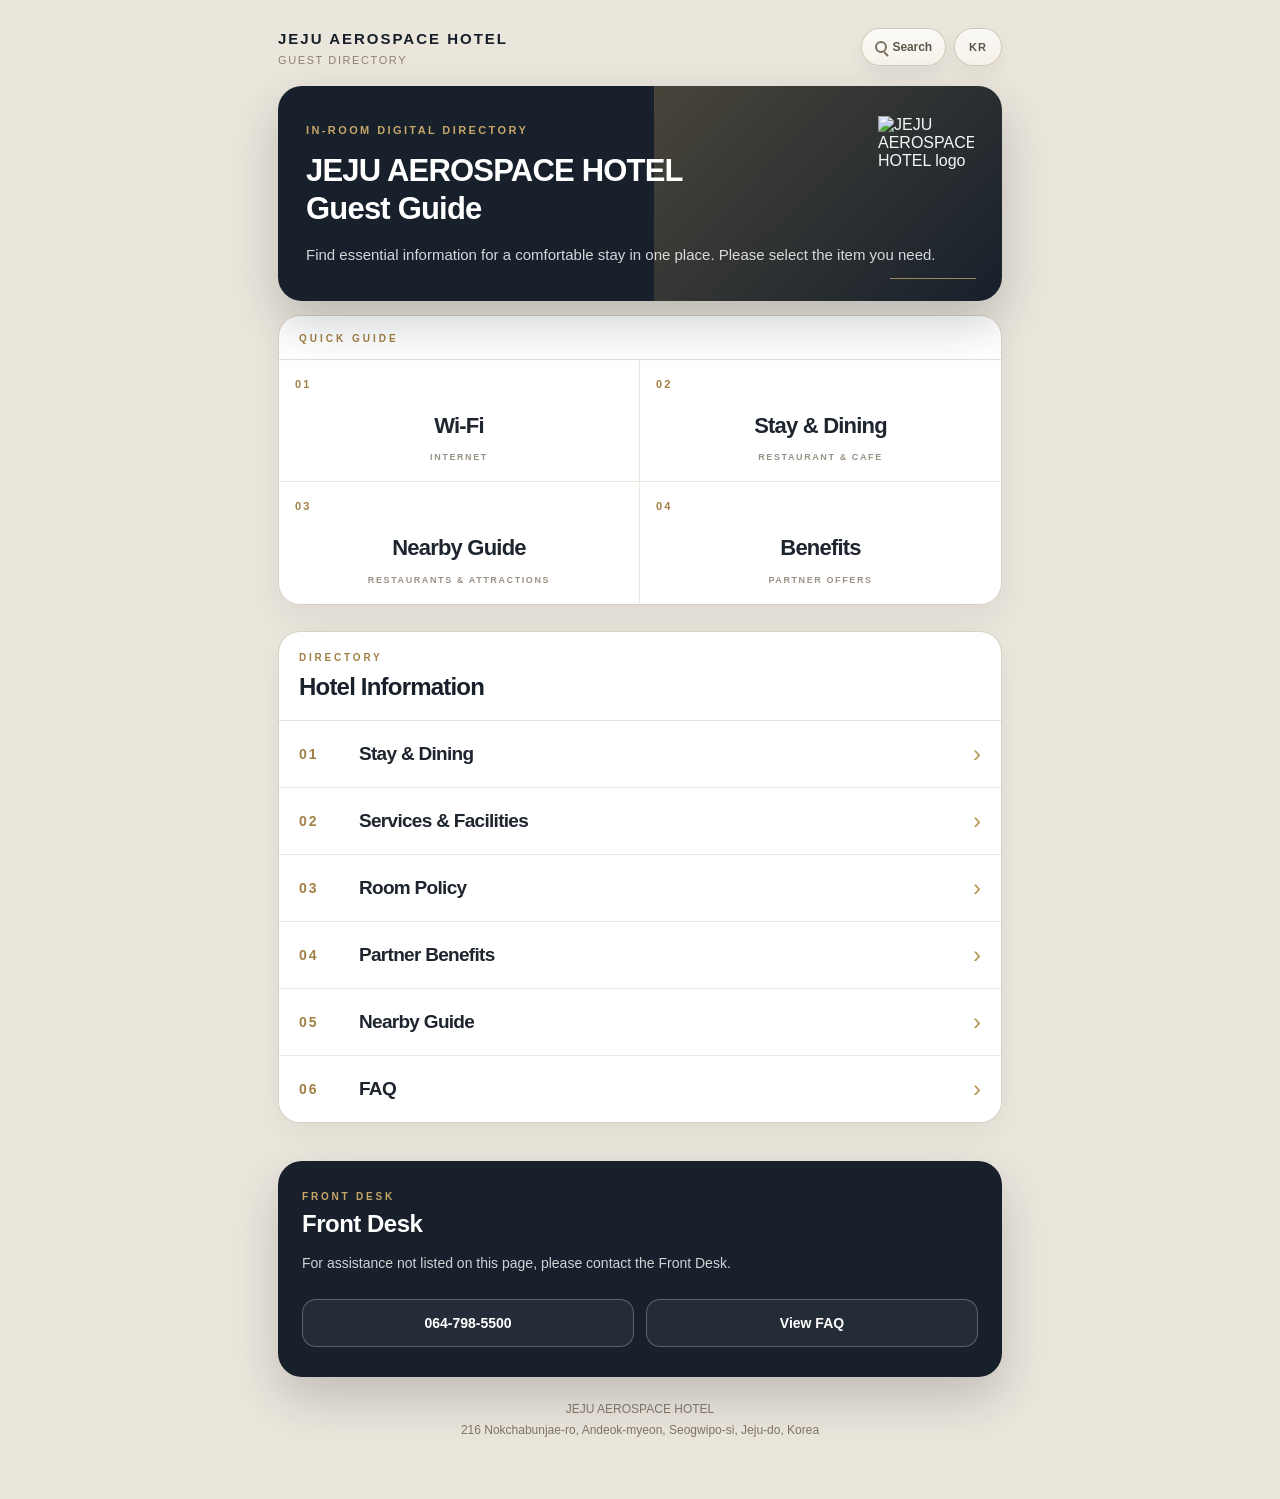
==== en/index.html @ 775dc4b4 "Update index.html" ====
<!DOCTYPE html>
<html lang="en">
<head>
  <meta charset="UTF-8" />
  <meta name="viewport" content="width=device-width, initial-scale=1.0" />
  <title>JEJU AEROSPACE HOTEL Guest Directory</title>

  <!-- Google Tag Manager -->
  <script>(function(w,d,s,l,i){w[l]=w[l]||[];w[l].push({'gtm.start':
  new Date().getTime(),event:'gtm.js'});var f=d.getElementsByTagName(s)[0],
  j=d.createElement(s),dl=l!='dataLayer'?'&l='+l:'';j.async=true;j.src=
  'https://www.googletagmanager.com/gtm.js?id='+i+dl;f.parentNode.insertBefore(j,f);
  })(window,document,'script','dataLayer','GTM-KJN6C6B9');</script>
  <!-- End Google Tag Manager -->

  <link rel="stylesheet" href="../style.css" />
</head>

<body>
  <!-- Google Tag Manager (noscript) -->
  <noscript><iframe src="https://www.googletagmanager.com/ns.html?id=GTM-KJN6C6B9"
  height="0" width="0" style="display:none;visibility:hidden"></iframe></noscript>
  <!-- End Google Tag Manager (noscript) -->

  <main class="page page-en-index">

    <header class="topbar">
      <div class="topbar-brand">
        <div class="brand-main">JEJU AEROSPACE HOTEL</div>
        <div class="brand-sub">Guest Directory</div>
      </div>

      <div class="topbar-actions">
        <button class="search-toggle" type="button" aria-label="Open search">
          <span class="search-mark" aria-hidden="true"></span>
          <span>Search</span>
        </button>
        <a class="language" href="../index.html" aria-label="Korean version">KR</a>
      </div>
    </header>

    <section class="hero main-hero">
      <div class="hero-inner">
        <img class="hero-logo" src="../logo1.png" alt="JEJU AEROSPACE HOTEL logo">

        <span class="kicker">In-Room Digital Directory</span>

        <h1>JEJU AEROSPACE HOTEL<br>Guest Guide</h1>

        <p>
          Find essential information for a comfortable stay in one place.
          Please select the item you need.
        </p>
      </div>
    </section>

    <section class="quick">
      <div class="quick-title">
        <span>Quick Guide</span>
      </div>

      <div class="quick-grid">
        <a
          class="quick-card"
          href="stay.html#wifi"
          data-track-area="quick"
          data-track-item="wifi"
        >
          <div class="quick-no">01</div>
          <div class="quick-main">Wi-Fi</div>
          <div class="quick-en">Internet</div>
        </a>

        <a
          class="quick-card"
          href="stay.html"
          data-track-area="quick"
          data-track-item="stay_dining"
        >
          <div class="quick-no">02</div>
          <div class="quick-main">Stay & Dining</div>
          <div class="quick-en">Restaurant & Cafe</div>
        </a>

        <a
          class="quick-card"
          href="nearby.html"
          data-track-area="quick"
          data-track-item="nearby"
        >
          <div class="quick-no">03</div>
          <div class="quick-main">Nearby Guide</div>
          <div class="quick-en">Restaurants & Attractions</div>
        </a>

        <a
          class="quick-card"
          href="benefits.html"
          data-track-area="quick"
          data-track-item="benefits"
        >
          <div class="quick-no">04</div>
          <div class="quick-main">Benefits</div>
          <div class="quick-en">Partner Offers</div>
        </a>
      </div>
    </section>

    <section class="section" id="directory-menu">
      <div class="section-header">
        <span class="section-label">Directory</span>
        <h2 class="section-title">Hotel Information</h2>
      </div>

      <div class="directory">
        <a
          class="directory-item"
          href="stay.html"
          data-track-area="directory"
          data-track-item="stay_dining"
        >
          <div class="directory-no">01</div>
          <div class="directory-title">Stay & Dining</div>
          <div class="arrow">›</div>
        </a>

        <a
          class="directory-item"
          href="service.html"
          data-track-area="directory"
          data-track-item="service_facility"
        >
          <div class="directory-no">02</div>
          <div class="directory-title">Services & Facilities</div>
          <div class="arrow">›</div>
        </a>

        <a
          class="directory-item"
          href="policy.html"
          data-track-area="directory"
          data-track-item="room_policy"
        >
          <div class="directory-no">03</div>
          <div class="directory-title">Room Policy</div>
          <div class="arrow">›</div>
        </a>

        <a
          class="directory-item"
          href="benefits.html"
          data-track-area="directory"
          data-track-item="benefits"
        >
          <div class="directory-no">04</div>
          <div class="directory-title">Partner Benefits</div>
          <div class="arrow">›</div>
        </a>

        <a
          class="directory-item"
          href="nearby.html"
          data-track-area="directory"
          data-track-item="nearby"
        >
          <div class="directory-no">05</div>
          <div class="directory-title">Nearby Guide</div>
          <div class="arrow">›</div>
        </a>

        <a
          class="directory-item"
          href="faq.html"
          data-track-area="directory"
          data-track-item="faq"
        >
          <div class="directory-no">06</div>
          <div class="directory-title">FAQ</div>
          <div class="arrow">›</div>
        </a>
      </div>
    </section>

    <section class="contact" id="front">
      <span class="section-label">Front Desk</span>
      <h2>Front Desk</h2>
      <p>
        For assistance not listed on this page, please contact the Front Desk.
      </p>

      <div class="contact-actions">
        <a
          class="contact-button"
          href="tel:0647985500"
          data-track-area="contact"
          data-track-item="front_call"
        >
          064-798-5500
        </a>

        <a
          class="contact-button"
          href="faq.html"
          data-track-area="contact"
          data-track-item="faq"
        >
          View FAQ
        </a>
      </div>
    </section>

    <footer class="footer">
      JEJU AEROSPACE HOTEL<br>
      216 Nokchabunjae-ro, Andeok-myeon, Seogwipo-si, Jeju-do, Korea
    </footer>

    <div class="search-overlay" id="searchOverlay">
      <div class="search-panel">
        <div class="search-panel-head">
          <div>
            <div class="search-label">Search</div>
            <h2>Search guest information</h2>
          </div>

          <button class="search-close" type="button" aria-label="Close search">
            ×
          </button>
        </div>

        <p>Examples: towels, water purifier, microwave, check-out</p>

        <form id="guideSearchForm" class="search-form">
          <input
            id="guideSearchInput"
            type="search"
            placeholder="Enter a keyword"
            autocomplete="off"
          />
          <button type="submit">Search</button>
        </form>

        <div id="searchMessage" class="search-message"></div>
      </div>
    </div>

  </main>

  <script>
    const searchRoutes = [
      {
        keywords: ['wi-fi', 'wifi', 'internet', 'wireless internet', 'password'],
        url: 'stay.html#wifi',
        label: 'Wi-Fi information'
      },
      {
        keywords: ['breakfast', 'morning meal', 'breakfast ticket', 'breakfast hours', 'breakfast price'],
        url: 'stay.html#breakfast',
        label: 'Breakfast information'
      },
      {
        keywords: ['dining', 'restaurant', 'cafe', 'orum cafe', 'food and beverage'],
        url: 'stay.html#dining',
        label: 'Dining & Cafe'
      },
      {
        keywords: ['check-in', 'check in', 'checkin', 'check-out', 'check out', 'checkout', 'late check-out', 'late checkout'],
        url: 'stay.html#check',
        label: 'Check-in & Check-out'
      },
      {
        keywords: ['air conditioner', 'air conditioning', 'tv', 'remote', 'remote control', 'door', 'door sound', 'room guide'],
        url: 'stay.html#room-guide',
        label: 'Room guide'
      },
      {
        keywords: ['towel', 'towels', 'bottled water', 'water', 'water purifier', 'microwave', 'rental', 'charger', 'adapter', 'converter', 'wine opener', 'opener', 'food delivery', 'delivery food'],
        url: 'service.html#service',
        label: 'Guest services'
      },
      {
        keywords: ['convenience store', 'cu', 'store', 'unmanned store', 'operating hours'],
        url: 'service.html#facility',
        label: 'Facilities'
      },
      {
        keywords: ['taxi', 'parking', 'car number', 'vehicle number', 'transportation', 'transport'],
        url: 'service.html#transport',
        label: 'Transportation'
      },
      {
        keywords: ['lost and found', 'lost item', 'lost property'],
        url: 'service.html#lost',
        label: 'Lost and found'
      },
      {
        keywords: ['nearby', 'restaurant', 'restaurants', 'tourist attraction', 'attraction', 'map', 'cafe', 'coffee', 'rainy day', 'places nearby', 'near me'],
        url: 'nearby.html',
        label: 'Nearby guide'
      },
      {
        keywords: ['smoking', 'non-smoking', 'nonsmoking', 'cooking', 'noise', 'screen door', 'key card', 'room policy'],
        url: 'policy.html#room-policy',
        label: 'Room policy'
      },
      {
        keywords: ['housekeeping', 'cleaning', 'room cleaning', 'trash', 'garbage', 'do not disturb'],
        url: 'policy.html#housekeeping',
        label: 'Housekeeping'
      },
      {
        keywords: ['emergency', 'fire', 'safety', 'exit', 'emergency exit'],
        url: 'policy.html#safety',
        label: 'Emergency & safety'
      },
      {
        keywords: ['benefit', 'benefits', 'discount', 'partner', 'partners', 'offer', 'offers', 'father’s garden', 'fathers garden', 'sanyang keuneonggot', 'sanbangsan hot spring', 'jeju aerospace museum', 'cruise', 'lunafall', 'luna fall'],
        url: 'benefits.html',
        label: 'Partner benefits'
      },
      {
        keywords: ['faq', 'question', 'questions', 'inquiry', 'frequently asked questions'],
        url: 'faq.html',
        label: 'FAQ'
      }
    ];

    const searchOverlay = document.getElementById('searchOverlay');
    const searchToggle = document.querySelector('.search-toggle');
    const searchClose = document.querySelector('.search-close');
    const searchForm = document.getElementById('guideSearchForm');
    const searchInput = document.getElementById('guideSearchInput');
    const searchMessage = document.getElementById('searchMessage');
    const trackedLinks = document.querySelectorAll('[data-track-area]');

    function openSearch() {
      searchOverlay.classList.add('is-open');
      document.body.classList.add('search-open');

      window.dataLayer = window.dataLayer || [];
      window.dataLayer.push({
        event: 'guide_search_open'
      });

      setTimeout(function() {
        searchInput.focus();
      }, 120);
    }

    function closeSearch() {
      searchOverlay.classList.remove('is-open');
      document.body.classList.remove('search-open');
      searchMessage.textContent = '';
      searchInput.value = '';
    }

    trackedLinks.forEach(function(link) {
      link.addEventListener('click', function() {
        window.dataLayer = window.dataLayer || [];
        window.dataLayer.push({
          event: 'guide_menu_click',
          menu_area: link.dataset.trackArea,
          menu_item: link.dataset.trackItem,
          menu_target: link.getAttribute('href')
        });
      });
    });

    searchToggle.addEventListener('click', openSearch);
    searchClose.addEventListener('click', closeSearch);

    searchOverlay.addEventListener('click', function(event) {
      if (event.target === searchOverlay) {
        closeSearch();
      }
    });

    document.addEventListener('keydown', function(event) {
      if (event.key === 'Escape') {
        closeSearch();
      }
    });

    searchForm.addEventListener('submit', function(event) {
      event.preventDefault();

      const rawTerm = searchInput.value.trim();
      const searchTerm = rawTerm.toLowerCase().replace(/\s+/g, '');

      if (!searchTerm) {
        searchMessage.textContent = 'Please enter a search term.';
        return;
      }

      const matchedRoute = searchRoutes.find(function(route) {
        return route.keywords.some(function(keyword) {
          return searchTerm.includes(keyword.toLowerCase().replace(/\s+/g, ''));
        });
      });

      if (matchedRoute) {
        window.dataLayer = window.dataLayer || [];
        window.dataLayer.push({
          event: 'guide_search',
          search_term: rawTerm,
          search_result: matchedRoute.label,
          search_target: matchedRoute.url
        });

        window.location.href = matchedRoute.url;
      } else {
        window.dataLayer = window.dataLayer || [];
        window.dataLayer.push({
          event: 'guide_search_no_result',
          search_term: rawTerm
        });

        searchMessage.textContent = 'No results found. Try: towels, water purifier, microwave, check-out';
      }
    });
  </script>
</body>
</html>
---- style.css ----
* {
  box-sizing: border-box;
}

html {
  scroll-behavior: smooth;
}

body {
  margin: 0;
  font-family: -apple-system, BlinkMacSystemFont, "Segoe UI", "Noto Sans KR", "Apple SD Gothic Neo", Arial, sans-serif;
  background: #ebe6dc;
  color: #1e252f;
}

a {
  color: inherit;
  text-decoration: none;
}

.page {
  max-width: 760px;
  margin: 0 auto;
  padding: 22px 18px 30px;
}

.topbar {
  display: flex;
  justify-content: space-between;
  align-items: flex-start;
  gap: 14px;
  padding: 6px 0 20px;
}

.topbar-brand {
  min-width: 0;
  padding-top: 2px;
}

.brand-main {
  font-size: 15px;
  font-weight: 800;
  letter-spacing: 2px;
  color: #171f2a;
  line-height: 1.2;
  white-space: nowrap;
}

.brand-sub {
  margin-top: 6px;
  font-size: 11px;
  letter-spacing: 1.6px;
  color: #8a8173;
  text-transform: uppercase;
}

.topbar-actions {
  display: flex;
  align-items: center;
  gap: 8px;
  flex-shrink: 0;
}

.language {
  height: 38px;
  min-width: 48px;
  padding: 0 13px;
  font-size: 11px;
  letter-spacing: 1.1px;
  color: #5f564a;
  border: 1px solid rgba(179, 163, 138, 0.55);
  border-radius: 999px;
  background: linear-gradient(180deg, rgba(255, 255, 255, 0.74) 0%, rgba(246, 242, 234, 0.96) 100%);
  box-shadow:
    inset 0 1px 0 rgba(255, 255, 255, 0.72),
    0 8px 18px rgba(23, 32, 43, 0.055);
  display: inline-flex;
  align-items: center;
  justify-content: center;
  font-weight: 800;
}

.search-toggle {
  height: 38px;
  border: 1px solid rgba(179, 163, 138, 0.55);
  border-radius: 999px;
  background: linear-gradient(180deg, rgba(255, 255, 255, 0.78) 0%, rgba(246, 242, 234, 0.97) 100%);
  color: #5f564a;
  font-size: 12px;
  font-weight: 800;
  letter-spacing: -0.1px;
  line-height: 1;
  display: inline-flex;
  align-items: center;
  justify-content: center;
  gap: 6px;
  cursor: pointer;
  padding: 0 13px;
  white-space: nowrap;
  box-shadow:
    inset 0 1px 0 rgba(255, 255, 255, 0.72),
    0 8px 18px rgba(23, 32, 43, 0.06);
  transition: transform 0.15s ease, box-shadow 0.15s ease, background 0.15s ease;
}

.search-mark {
  position: relative;
  width: 12px;
  height: 12px;
  display: inline-block;
  border: 2px solid #7b705f;
  border-radius: 50%;
}

.search-mark::after {
  content: "";
  position: absolute;
  width: 6px;
  height: 2px;
  right: -5px;
  bottom: -2px;
  background: #7b705f;
  border-radius: 999px;
  transform: rotate(45deg);
  transform-origin: left center;
}

.search-toggle:hover {
  background: linear-gradient(180deg, rgba(255, 255, 255, 0.88) 0%, rgba(243, 237, 227, 1) 100%);
  box-shadow:
    inset 0 1px 0 rgba(255, 255, 255, 0.78),
    0 10px 20px rgba(23, 32, 43, 0.085);
}

.search-toggle:active {
  transform: scale(0.97);
}

/* Hero */

.hero {
  background: #17202b;
  color: #fff;
  padding: 44px 28px 42px;
  position: relative;
  overflow: hidden;
  border-radius: 24px;
  box-shadow: 0 22px 48px rgba(23, 32, 43, 0.22);
}

.main-hero {
  padding: 38px 28px 34px;
}

.hero::before {
  content: "";
  position: absolute;
  right: 0;
  top: 0;
  width: 48%;
  height: 100%;
  background: linear-gradient(135deg, rgba(191, 157, 95, 0.32), rgba(255, 255, 255, 0));
  opacity: 0.9;
}

.hero::after {
  content: "";
  position: absolute;
  right: 26px;
  bottom: 22px;
  width: 86px;
  height: 1px;
  background: rgba(199, 166, 105, 0.75);
}

.hero-inner {
  position: relative;
  z-index: 1;
}

.main-hero .hero-inner {
  position: relative;
}

.hero-logo {
  position: absolute;
  top: -8px;
  right: 0;
  width: 96px;
  height: auto;
  object-fit: contain;
  display: block;
  opacity: 0.96;
  border: none;
  box-shadow: none;
  background: transparent;
}

.main-hero .kicker {
  padding-right: 122px;
  margin-bottom: 16px;
}

.kicker {
  display: block;
  font-size: 11px;
  letter-spacing: 2.4px;
  color: #c7a669;
  font-weight: 700;
  text-transform: uppercase;
  margin-bottom: 20px;
}

.hero h1 {
  margin: 0;
  font-size: 31px;
  line-height: 1.22;
  font-weight: 700;
  letter-spacing: -0.8px;
}

.hero p {
  margin: 18px 0 0;
  font-size: 15px;
  line-height: 1.85;
  color: rgba(255, 255, 255, 0.82);
  word-break: keep-all;
}

.main-hero p {
  margin-top: 14px;
  line-height: 1.7;
}

/* Quick Access */

.quick {
  margin-top: 14px;
  background: #fff;
  border: 1px solid #d8d0c2;
  border-radius: 22px;
  overflow: hidden;
  box-shadow: 0 14px 34px rgba(23, 32, 43, 0.065);
}

.quick-title {
  padding: 17px 20px 15px;
  border-bottom: 1px solid #e8e1d7;
}

.quick-title span {
  display: block;
  font-size: 10px;
  letter-spacing: 3px;
  color: #a18045;
  font-weight: 800;
  text-transform: uppercase;
  margin-bottom: 0;
}

.quick-title h2 {
  margin: 0;
  font-size: 28px;
  color: #17202b;
  letter-spacing: -0.8px;
  line-height: 1.25;
}

.quick-grid {
  display: grid;
  grid-template-columns: repeat(2, 1fr);
}

.quick-card {
  min-height: 122px;
  padding: 18px 16px 19px;
  border-bottom: 1px solid #eee7dd;
  display: flex;
  flex-direction: column;
  justify-content: space-between;
  text-align: center;
  transition: background 0.15s ease, transform 0.15s ease;
}

.quick-card:nth-child(odd) {
  border-right: 1px solid #eee7dd;
}

.quick-card:nth-last-child(1),
.quick-card:nth-last-child(2) {
  border-bottom: none;
}

.quick-card:active {
  background: #faf7f1;
  transform: scale(0.99);
}

.quick-no {
  font-size: 11px;
  letter-spacing: 2.2px;
  color: #a18045;
  font-weight: 800;
  text-align: left;
}

.quick-main {
  margin-top: 16px;
  font-size: 22px;
  line-height: 1.25;
  font-weight: 800;
  color: #1e252f;
  letter-spacing: -0.8px;
}

.quick-en {
  margin-top: 7px;
  font-size: 9px;
  letter-spacing: 1.6px;
  color: #9b9287;
  font-weight: 800;
  text-transform: uppercase;
}

/* Notice */

.notice {
  margin-top: 18px;
  padding: 16px 18px;
  background: #f6f2ea;
  border-left: 3px solid #b89658;
  border-radius: 16px;
  color: #5f564a;
  font-size: 14px;
  line-height: 1.75;
  word-break: keep-all;
}

/* Section */

.section {
  margin-top: 34px;
}

.quick + .section {
  margin-top: 26px;
}

.section-header {
  margin-bottom: 15px;
}

.section-label {
  display: block;
  font-size: 10px;
  letter-spacing: 2.8px;
  color: #a18045;
  font-weight: 800;
  text-transform: uppercase;
  margin-bottom: 8px;
}

.section-title {
  margin: 0;
  font-size: 28px;
  color: #17202b;
  letter-spacing: -0.8px;
  line-height: 1.3;
}

.section-desc {
  margin: 9px 0 0;
  font-size: 14px;
  line-height: 1.7;
  color: #7c7367;
  word-break: keep-all;
}

/* Directory */

#directory-menu {
  background: #fff;
  border: 1px solid #d8d0c2;
  border-radius: 22px;
  overflow: hidden;
  box-shadow: 0 10px 28px rgba(23, 32, 43, 0.055);
}

#directory-menu .section-header {
  margin-bottom: 0;
  padding: 20px 20px 18px;
  border-bottom: 1px solid #e8e1d7;
}

#directory-menu .section-label {
  margin-bottom: 8px;
}

#directory-menu .section-title {
  font-size: 24px;
}

#directory-menu .directory {
  border: none;
  border-radius: 0;
  box-shadow: none;
}

#directory-menu .directory-item {
  padding: 19px 20px;
}

#directory-menu .directory-title {
  font-size: 19px;
}

.directory {
  background: #fff;
  border: 1px solid #d8d0c2;
  border-radius: 22px;
  overflow: hidden;
  box-shadow: 0 10px 28px rgba(23, 32, 43, 0.055);
}

.directory-item {
  display: grid;
  grid-template-columns: 46px 1fr 18px;
  gap: 14px;
  align-items: center;
  padding: 22px 20px;
  border-bottom: 1px solid #eee7dd;
  transition: background 0.15s ease, transform 0.15s ease;
}

.directory-item:active {
  background: #faf7f1;
  transform: scale(0.99);
}

.directory-item:last-child {
  border-bottom: none;
}

.directory-no {
  font-size: 14px;
  letter-spacing: 2px;
  color: #a18045;
  font-weight: 800;
}

.directory-title {
  font-size: 21px;
  font-weight: 800;
  color: #1e252f;
  letter-spacing: -0.7px;
  line-height: 1.3;
}

.arrow {
  color: #b89658;
  font-size: 24px;
  text-align: right;
}

/* Benefits */

.benefit-list {
  background: #fff;
  border: 1px solid #d8d0c2;
  border-radius: 22px;
  overflow: hidden;
  box-shadow: 0 10px 28px rgba(23, 32, 43, 0.055);
}

.benefit-card {
  display: grid;
  grid-template-columns: 48px 1fr;
  gap: 14px;
  align-items: start;
  padding: 20px 18px;
  border-bottom: 1px solid #eee7dd;
}

.benefit-card:last-child {
  border-bottom: none;
}

.benefit-no {
  font-size: 13px;
  letter-spacing: 2px;
  color: #a18045;
  font-weight: 800;
  line-height: 1.4;
}

.benefit-title {
  font-size: 18px;
  font-weight: 800;
  color: #1e252f;
  letter-spacing: -0.5px;
  line-height: 1.35;
}

.benefit-desc {
  margin-top: 7px;
  font-size: 14px;
  color: #7c7367;
  line-height: 1.6;
  word-break: keep-all;
}

/* Info Table */

.info-table {
  background: #fff;
  border: 1px solid #d8d0c2;
  border-radius: 18px;
  overflow: hidden;
  box-shadow: 0 10px 28px rgba(23, 32, 43, 0.055);
}

.info-row {
  display: grid;
  grid-template-columns: 118px 1fr;
  gap: 16px;
  padding: 17px 18px;
  border-bottom: 1px solid #eee7dd;
  font-size: 14px;
  line-height: 1.65;
}

.info-row:last-child {
  border-bottom: none;
}

.info-label {
  color: #7c7367;
  font-weight: 600;
}

.info-value {
  color: #1e252f;
  font-weight: 700;
  text-align: right;
  word-break: keep-all;
}

.sub-note {
  margin-top: 12px;
  font-size: 13px;
  line-height: 1.7;
  color: #7c7367;
  word-break: keep-all;
}

/* FAQ */

.faq {
  background: #fff;
  border: 1px solid #d8d0c2;
  border-radius: 18px;
  overflow: hidden;
  box-shadow: 0 10px 28px rgba(23, 32, 43, 0.055);
}

details {
  border-bottom: 1px solid #eee7dd;
}

details:last-child {
  border-bottom: none;
}

summary {
  list-style: none;
  cursor: pointer;
  position: relative;
  padding: 18px 50px 18px 18px;
  font-size: 15px;
  line-height: 1.6;
  color: #1e252f;
  font-weight: 700;
  word-break: keep-all;
}

summary::-webkit-details-marker {
  display: none;
}

summary::after {
  content: "+";
  position: absolute;
  right: 18px;
  top: 17px;
  font-size: 22px;
  color: #a18045;
  font-weight: 300;
}

details[open] summary::after {
  content: "–";
}

details p {
  margin: 0;
  padding: 0 18px 20px;
  font-size: 14px;
  line-height: 1.85;
  color: #5f564a;
  word-break: keep-all;
}

.price-box {
  margin: 0 18px 20px;
  padding: 15px 16px;
  background: #f6f2ea;
  border: 1px solid #eadcc2;
  border-radius: 14px;
  font-size: 14px;
  line-height: 1.85;
  color: #4f473d;
  word-break: keep-all;
}

/* Contact */

.contact {
  margin-top: 38px;
  background: #17202b;
  color: #fff;
  padding: 30px 24px;
  border-radius: 24px;
  box-shadow: 0 22px 48px rgba(23, 32, 43, 0.2);
}

.contact .section-label {
  color: #c7a669;
}

.contact h2 {
  margin: 0;
  font-size: 24px;
  letter-spacing: -0.5px;
}

.contact p {
  margin: 13px 0 0;
  color: rgba(255, 255, 255, 0.8);
  font-size: 14px;
  line-height: 1.8;
  word-break: keep-all;
}

.contact-actions {
  margin-top: 22px;
  display: grid;
  grid-template-columns: 1fr 1fr;
  gap: 12px;
}

.contact-button {
  border: 1px solid rgba(255, 255, 255, 0.25);
  border-radius: 14px;
  padding: 15px 12px;
  text-align: center;
  color: #fff;
  font-size: 14px;
  font-weight: 700;
  background: rgba(255, 255, 255, 0.06);
  transition: background 0.15s ease, transform 0.15s ease;
}

.contact-button:active {
  background: rgba(255, 255, 255, 0.12);
  transform: scale(0.985);
}

/* Back / Footer */

.back-link {
  display: inline-block;
  margin-bottom: 18px;
  font-size: 13px;
  color: #7c7367;
  border-bottom: 1px solid #b89658;
  padding-bottom: 3px;
}

.footer {
  padding: 22px 0 28px;
  text-align: center;
  font-size: 12px;
  color: #7c7367;
  line-height: 1.75;
  word-break: keep-all;
}

/* Floating Home */

.floating-home {
  position: fixed;
  right: 18px;
  bottom: 18px;
  z-index: 50;
  width: 54px;
  height: 54px;
  border-radius: 50%;
  background: #17202b;
  color: #fff;
  display: flex;
  align-items: center;
  justify-content: center;
  font-size: 13px;
  font-weight: 800;
  letter-spacing: -0.2px;
  box-shadow: 0 12px 28px rgba(23, 32, 43, 0.28);
  border: 1px solid rgba(199, 166, 105, 0.45);
}

.floating-home:active {
  transform: translateY(1px);
}

/* Search Popup */

.search-overlay {
  position: fixed;
  inset: 0;
  z-index: 100;
  display: none;
  align-items: flex-start;
  justify-content: center;
  padding: 84px 18px 24px;
  background: rgba(18, 24, 33, 0.44);
  backdrop-filter: blur(8px);
}

.search-overlay.is-open {
  display: flex;
}

body.search-open {
  overflow: hidden;
}

.search-panel {
  width: 100%;
  max-width: 520px;
  background: linear-gradient(180deg, #ffffff 0%, #fbf8f2 100%);
  border: 1px solid #d9d0c2;
  border-radius: 26px;
  padding: 22px 20px 20px;
  box-shadow:
    0 26px 60px rgba(23, 32, 43, 0.24),
    inset 0 1px 0 rgba(255, 255, 255, 0.7);
}

.search-panel-head {
  display: flex;
  justify-content: space-between;
  gap: 18px;
  align-items: flex-start;
}

.search-label {
  font-size: 10px;
  letter-spacing: 2.8px;
  color: #a18045;
  font-weight: 800;
  text-transform: uppercase;
  margin-bottom: 8px;
}

.search-panel h2 {
  margin: 0;
  font-size: 23px;
  line-height: 1.3;
  color: #17202b;
  letter-spacing: -0.7px;
}

.search-close {
  width: 40px;
  height: 40px;
  border: 1px solid #d8d0c2;
  border-radius: 999px;
  background: linear-gradient(180deg, #ffffff 0%, #f3eee5 100%);
  color: #6f6659;
  font-size: 24px;
  line-height: 1;
  cursor: pointer;
  padding: 0;
  flex: 0 0 auto;
  box-shadow:
    inset 0 1px 0 rgba(255, 255, 255, 0.72),
    0 6px 14px rgba(23, 32, 43, 0.06);
  transition: transform 0.15s ease;
}

.search-close:active {
  transform: scale(0.96);
}

.search-panel p {
  margin: 10px 0 16px;
  font-size: 13px;
  line-height: 1.6;
  color: #7c7367;
  word-break: keep-all;
}

.search-form {
  display: grid;
  grid-template-columns: 1fr 78px;
  gap: 10px;
}

.search-form input {
  width: 100%;
  min-height: 50px;
  border: 1px solid #d8d0c2;
  border-radius: 16px;
  padding: 0 15px;
  font-size: 14px;
  color: #1e252f;
  background: rgba(255, 255, 255, 0.82);
  outline: none;
  font-weight: 600;
  box-shadow: inset 0 1px 2px rgba(23, 32, 43, 0.03);
}

.search-form input::placeholder {
  color: #9b9287;
  font-weight: 500;
}

.search-form input:focus {
  border-color: #b89658;
  background: #fff;
  box-shadow:
    0 0 0 3px rgba(184, 150, 88, 0.13),
    inset 0 1px 2px rgba(23, 32, 43, 0.03);
}

.search-form button {
  min-height: 50px;
  border: none;
  border-radius: 16px;
  background: linear-gradient(180deg, #1d2836 0%, #17202b 100%);
  color: #fff;
  font-size: 14px;
  font-weight: 800;
  cursor: pointer;
  box-shadow:
    inset 0 1px 0 rgba(255, 255, 255, 0.08),
    0 10px 20px rgba(23, 32, 43, 0.16);
  transition: transform 0.15s ease, box-shadow 0.15s ease;
}

.search-form button:active {
  transform: scale(0.98);
}

.search-message {
  margin-top: 10px;
  font-size: 13px;
  line-height: 1.55;
  color: #8a4b32;
  word-break: keep-all;
}

/* Mobile */

@media (max-width: 520px) {
  .page {
    padding: 18px 15px 28px;
  }

  .topbar {
    gap: 10px;
    align-items: flex-start;
    padding-bottom: 16px;
  }

  .brand-main {
    font-size: 14px;
    letter-spacing: 1.7px;
  }

  .brand-sub {
    font-size: 10px;
    letter-spacing: 1.5px;
  }

  .topbar-actions {
    gap: 7px;
  }

  .language {
    height: 36px;
    min-width: 44px;
    padding: 0 11px;
    font-size: 11px;
  }

  .search-toggle {
    height: 36px;
    padding: 0 11px;
    font-size: 11px;
    gap: 5px;
  }

  .search-mark {
    width: 10px;
    height: 10px;
    border-width: 1.7px;
  }

  .search-mark::after {
    width: 5px;
    height: 1.8px;
    right: -4px;
    bottom: -2px;
  }

  .hero {
    padding: 40px 23px 38px;
    border-radius: 22px;
  }

  .main-hero {
    padding: 32px 22px 30px;
  }

  .hero h1 {
    font-size: 28px;
  }

  .hero p {
    font-size: 14px;
  }

  .main-hero p {
    margin-top: 12px;
    line-height: 1.65;
  }

  .hero-logo {
    width: 76px;
    top: -6px;
  }

  .main-hero .kicker {
    padding-right: 96px;
    margin-bottom: 14px;
  }

  .quick {
    margin-top: 13px;
    border-radius: 21px;
  }

  .quick-title {
    padding: 15px 18px 13px;
  }

  .quick-title span {
    font-size: 10px;
    letter-spacing: 2.8px;
  }

  .quick-title h2 {
    font-size: 28px;
  }

  .quick-card {
    min-height: 112px;
    padding: 16px 14px 17px;
  }

  .quick-no {
    font-size: 11px;
  }

  .quick-main {
    margin-top: 14px;
    font-size: 20px;
  }

  .quick-en {
    margin-top: 6px;
    font-size: 9px;
  }

  .quick + .section {
    margin-top: 24px;
  }

  .section {
    margin-top: 34px;
  }

  .directory-item {
    grid-template-columns: 46px 1fr 16px;
    gap: 12px;
    padding: 21px 18px;
  }

  .directory-title {
    font-size: 20px;
  }

  .benefit-card {
    grid-template-columns: 44px 1fr;
    padding: 19px 18px;
  }

  .benefit-title {
    font-size: 18px;
  }

  .info-row {
    grid-template-columns: 1fr;
    gap: 5px;
  }

  .info-value {
    text-align: left;
  }

  .contact-actions {
    grid-template-columns: 1fr;
  }

  .floating-home {
    right: 15px;
    bottom: 15px;
    width: 52px;
    height: 52px;
  }

  .search-overlay {
    padding: 74px 15px 22px;
  }

  .search-panel {
    padding: 20px 18px 18px;
    border-radius: 24px;
  }

  .search-panel h2 {
    font-size: 22px;
  }

  .search-form {
    grid-template-columns: 1fr 70px;
  }

  .search-form input,
  .search-form button {
    min-height: 47px;
  }

  #directory-menu .section-header {
    padding: 18px 18px 16px;
  }  
  
  #directory-menu .section-title {
    font-size: 23px;
  }

  #directory-menu .directory-item {
    padding: 18px 18px;
  }

  #directory-menu .directory-title {
    font-size: 18px;
  }
}

/* Nearby Page */

.nearby-section {
  margin-top: 34px;
}

.nearby-tabs {
  display: grid;
  grid-template-columns: repeat(3, 1fr);
  gap: 0;
  margin-top: 18px;
  margin-bottom: 14px;
  background: #fff;
  border: 1px solid #d8d0c2;
  border-radius: 18px;
  overflow: hidden;
  box-shadow: 0 10px 28px rgba(23, 32, 43, 0.055);
}

.nearby-tab {
  min-height: 58px;
  border: none;
  border-right: 1px solid #eee7dd;
  background: #fff;
  color: #1e252f;
  font-size: 16px;
  font-weight: 800;
  letter-spacing: -0.4px;
  display: flex;
  align-items: center;
  justify-content: center;
  cursor: pointer;
  transition: background 0.15s ease, color 0.15s ease, transform 0.15s ease;
}

.nearby-tab:last-child {
  border-right: none;
}

.nearby-tab.is-active {
  background: #17202b;
  color: #fff;
}

.nearby-tab:active {
  transform: scale(0.98);
}

.nearby-panel {
  display: none;
}

.nearby-panel.is-active {
  display: block;
}

.nearby-list {
  display: grid;
  gap: 12px;
}

.nearby-card {
  display: block;
  background: #fff;
  border: 1px solid #d8d0c2;
  border-radius: 22px;
  padding: 22px 20px;
  box-shadow: 0 10px 28px rgba(23, 32, 43, 0.055);
}

.nearby-card-head {
  display: flex;
  justify-content: space-between;
  gap: 14px;
  align-items: flex-start;
}

.nearby-card-head > div {
  min-width: 0;
}

.nearby-category {
  display: block;
  margin-bottom: 8px;
  font-size: 10px;
  letter-spacing: 2.6px;
  color: #a18045;
  font-weight: 800;
  text-transform: uppercase;
}

.nearby-card h3 {
  margin: 0;
  font-size: 22px;
  line-height: 1.35;
  color: #1e252f;
  letter-spacing: -0.7px;
  word-break: keep-all;
}

.nearby-distance {
  flex-shrink: 0;
  padding: 7px 10px;
  border-radius: 999px;
  background: #f6f2ea;
  border: 1px solid #eadcc2;
  color: #7c7367;
  font-size: 12px;
  font-weight: 800;
  line-height: 1;
  white-space: nowrap;
}

.nearby-card p {
  margin: 12px 0 0;
  font-size: 14px;
  line-height: 1.7;
  color: #7c7367;
  word-break: keep-all;
}

.nearby-button {
  display: inline-flex;
  align-items: center;
  justify-content: flex-start;
  width: auto;
  margin-top: 14px;
  min-height: auto;
  padding: 0;
  border-radius: 0;
  background: transparent;
  color: #a18045;
  font-size: 13px;
  font-weight: 800;
  letter-spacing: -0.2px;
  transition: color 0.15s ease, transform 0.15s ease;
}

.nearby-button:active {
  transform: translateX(1px);
}

@media (max-width: 520px) {
  .nearby-section {
    margin-top: 28px;
  }

  .nearby-tabs {
    margin-top: 16px;
    margin-bottom: 13px;
    border-radius: 17px;
  }

  .nearby-tab {
    min-height: 56px;
    font-size: 16px;
  }

  .nearby-card {
    padding: 20px 18px;
    border-radius: 20px;
  }

  .nearby-card h3 {
    font-size: 21px;
  }

  .nearby-distance {
    padding: 7px 9px;
    font-size: 11px;
  }

  .nearby-card p {
    font-size: 14px;
    line-height: 1.7;
  }

  .nearby-button {
    margin-top: 13px;
    font-size: 13px;
    
  }
}

/* Restaurant Inner Filters */

.restaurant-filter-wrap {
  margin: 0 0 15px;
}

.restaurant-filter-label {
  display: block;
  margin: 0 2px 9px;
  font-size: 10px;
  letter-spacing: 2.4px;
  color: #a18045;
  font-weight: 800;
  text-transform: uppercase;
  line-height: 1.2;
}

.restaurant-filters {
  display: grid;
  grid-template-columns: repeat(5, 1fr);
  gap: 0;
  width: 100%;
  overflow: hidden;
  padding: 0;
  background: #fff;
  border: 1px solid #d8d0c2;
  border-radius: 16px;
  box-shadow: 0 8px 20px rgba(23, 32, 43, 0.045);
}

.restaurant-filter {
  appearance: none;
  -webkit-appearance: none;
  width: 100%;
  min-width: 0;
  min-height: 44px;
  margin: 0;
  padding: 0 4px;
  border: none;
  border-right: 1px solid #eee7dd;
  border-radius: 0;
  background: #fff;
  color: #1e252f;
  font-family: inherit;
  font-size: 13px;
  font-weight: 800;
  letter-spacing: -0.5px;
  line-height: 1;
  cursor: pointer;
  white-space: nowrap;
  box-shadow: none;
  transition: background 0.15s ease, color 0.15s ease, transform 0.15s ease;
}

.restaurant-filter:last-child {
  border-right: none;
}

.restaurant-filter.is-active {
  background: #17202b;
  color: #fff;
}

.restaurant-filter:active {
  transform: scale(0.98);
}

.nearby-card[hidden] {
  display: none;
}

@media (max-width: 520px) {
  .restaurant-filter-wrap {
    margin-bottom: 14px;
  }

  .restaurant-filter-label {
    margin-bottom: 8px;
    font-size: 10px;
    letter-spacing: 2.2px;
  }

  .restaurant-filters {
    border-radius: 16px;
  }

  .restaurant-filter {
    min-height: 43px;
    padding: 0 3px;
    font-size: 12px;
    letter-spacing: -0.6px;
  }
}
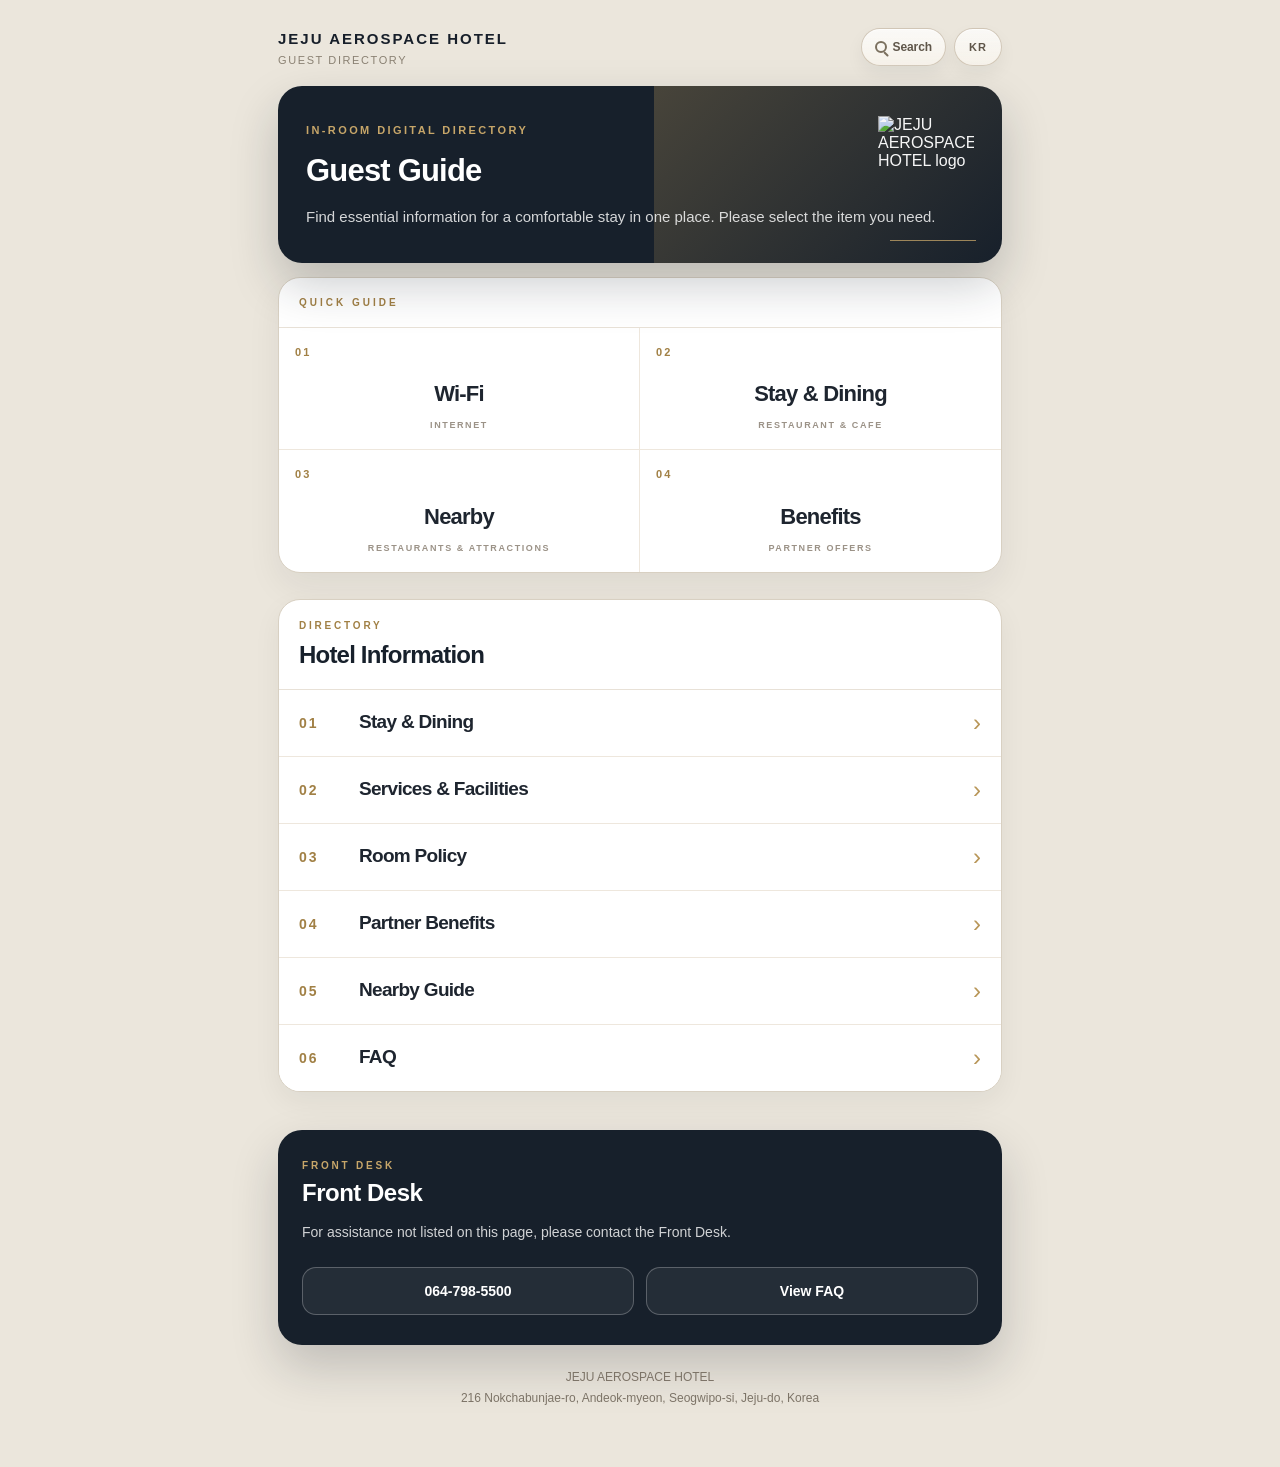
==== commit fd9c3e04: "Update index.html" ====
--- a/en/index.html
+++ b/en/index.html
@@ -45,7 +45,7 @@
 
         <span class="kicker">In-Room Digital Directory</span>
 
-        <h1>JEJU AEROSPACE HOTEL<br>Guest Guide</h1>
+        <h1>Guest Guide</h1>
 
         <p>
           Find essential information for a comfortable stay in one place.
@@ -89,7 +89,7 @@
           data-track-item="nearby"
         >
           <div class="quick-no">03</div>
-          <div class="quick-main">Nearby Guide</div>
+          <div class="quick-main">Nearby</div>
           <div class="quick-en">Restaurants & Attractions</div>
         </a>
 
--- a/style.css
+++ b/style.css
@@ -244,13 +244,17 @@
 }
 
 .quick-title {
-  padding: 17px 20px 15px;
+  height: 50px;
+  padding: 0 20px;
   border-bottom: 1px solid #e8e1d7;
+  display: flex;
+  align-items: center;
 }
 
 .quick-title span {
   display: block;
   font-size: 10px;
+  line-height: 1;
   letter-spacing: 3px;
   color: #a18045;
   font-weight: 800;
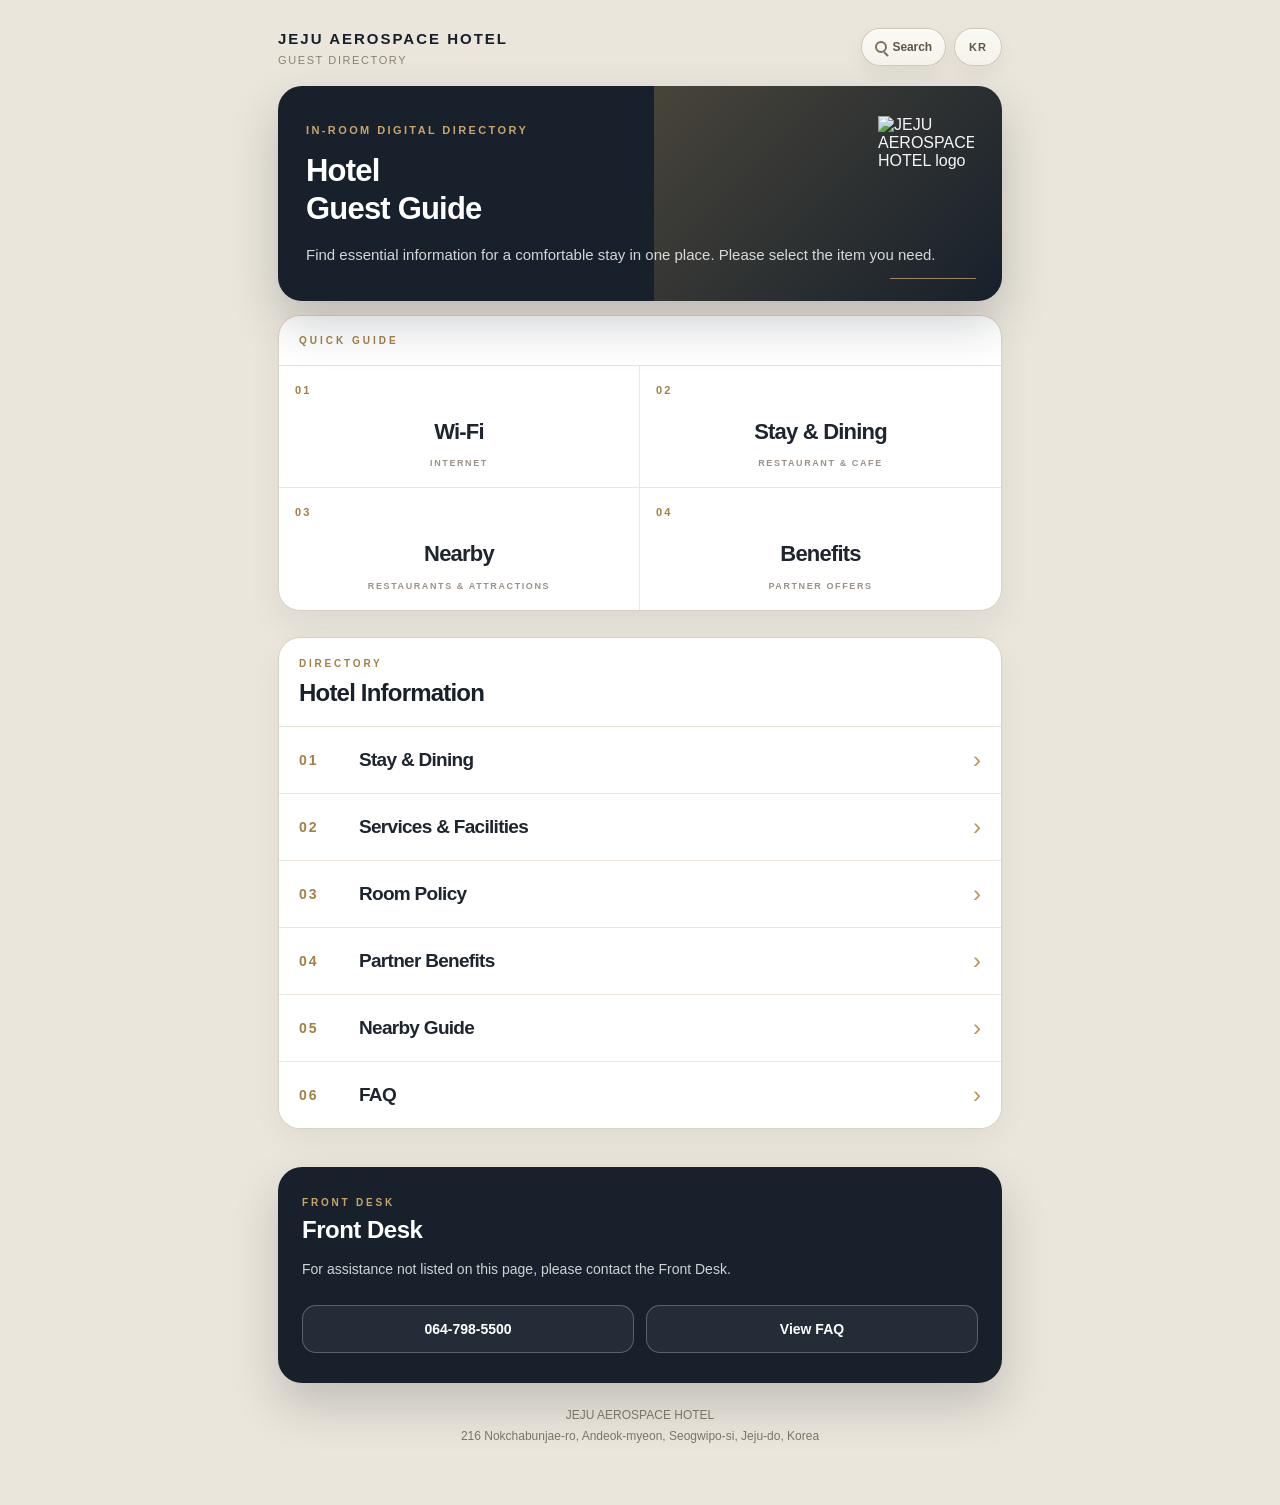
==== commit c811e29e: "Update index.html" ====
--- a/en/index.html
+++ b/en/index.html
@@ -45,7 +45,7 @@
 
         <span class="kicker">In-Room Digital Directory</span>
 
-        <h1>Guest Guide</h1>
+        <h1>Hotel<br>Guest Guide</h1>
 
         <p>
           Find essential information for a comfortable stay in one place.
